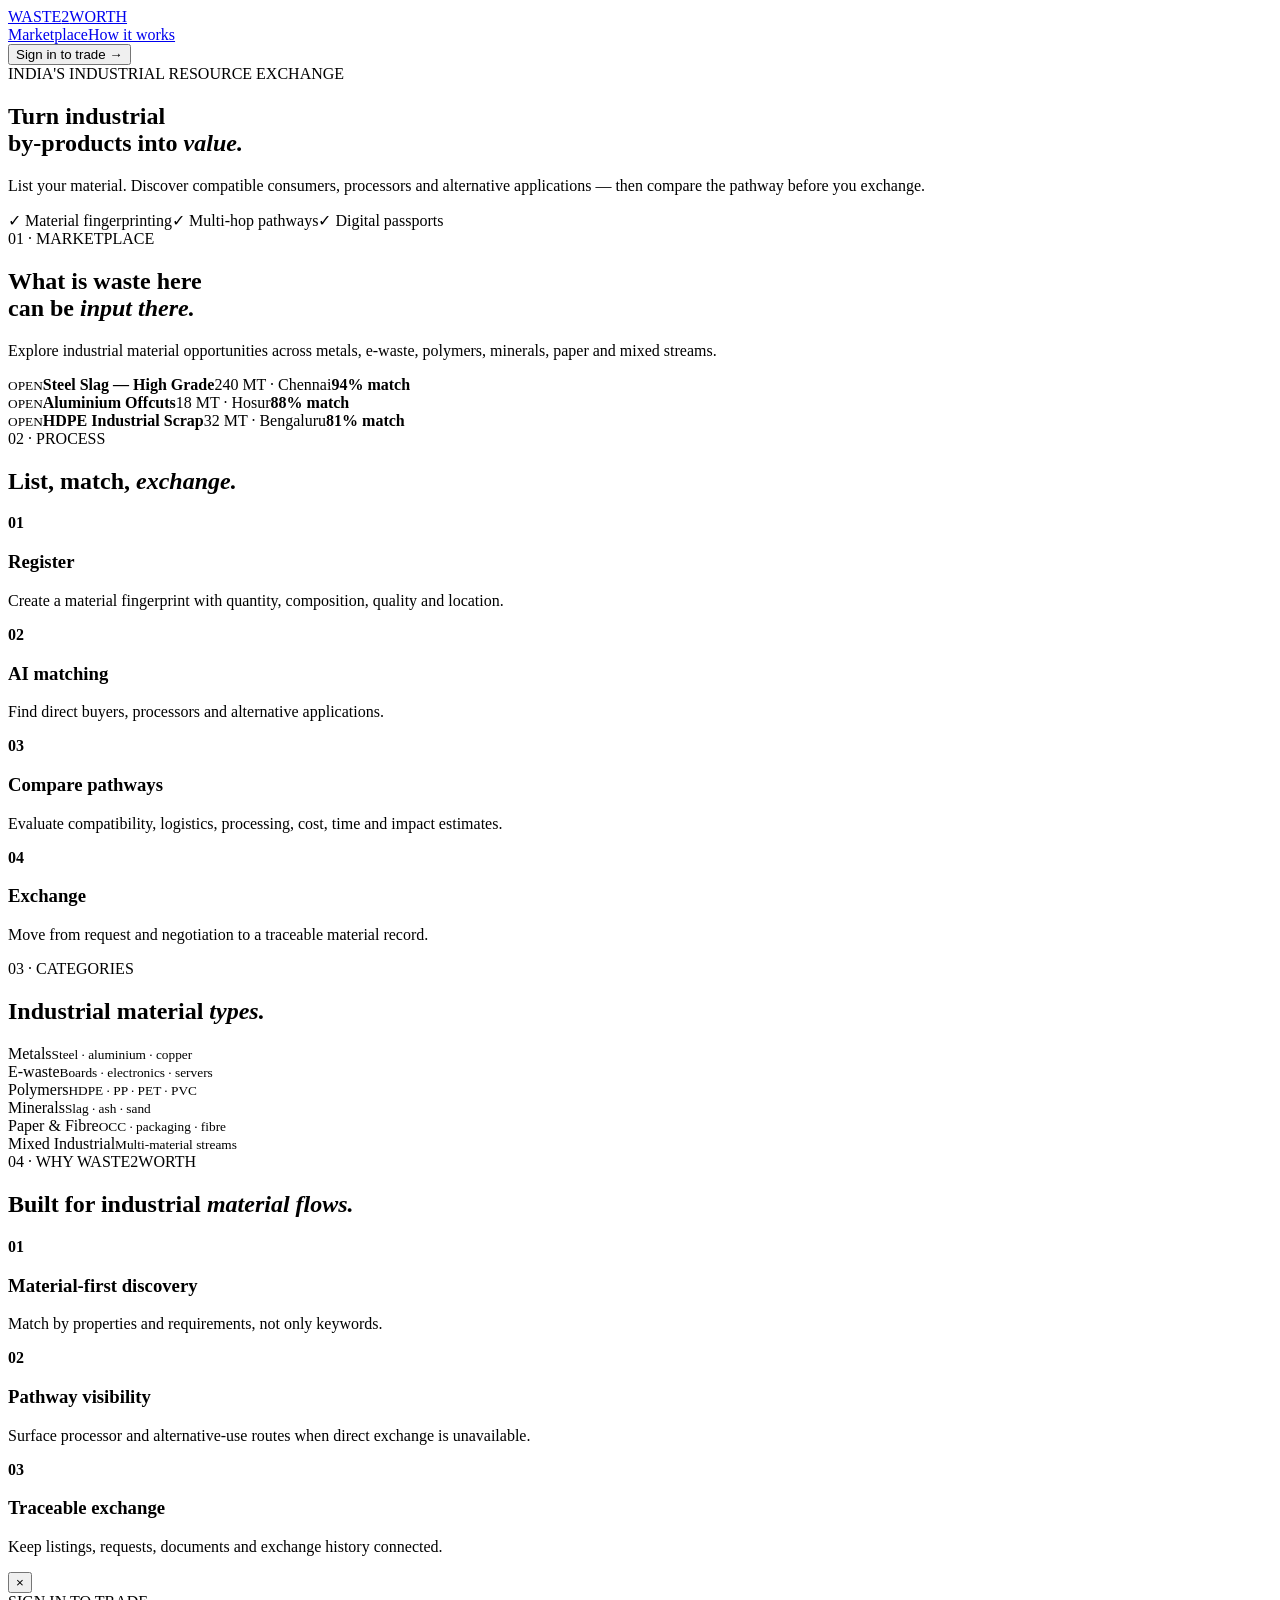
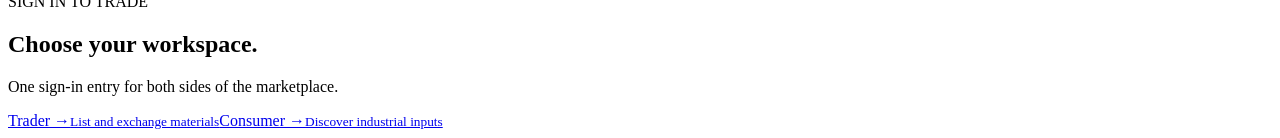
==== index.html @ 99484dbc "Add Waste2Worth index.html" ====
<!doctype html><html><head><meta charset="utf-8"><meta name="viewport" content="width=device-width,initial-scale=1"><title>Waste2Worth — Industrial Resource Exchange</title><link rel="stylesheet" href="styles.css"></head><body>
<header class="nav"><a class="brand" href="index.html"><i></i>WASTE<span>2</span>WORTH</a><nav><a href="#marketplace">Marketplace</a><a href="#how">How it works</a></nav><button class="green" onclick="openRole()">Sign in to trade →</button></header>
<main>
<section class="hero"><div class="kicker">INDIA'S INDUSTRIAL RESOURCE EXCHANGE</div><h1>Turn industrial<br>by-products into <em>value.</em></h1><p>List your material. Discover compatible consumers, processors and alternative applications — then compare the pathway before you exchange.</p><div class="chips"><span>✓ Material fingerprinting</span><span>✓ Multi-hop pathways</span><span>✓ Digital passports</span></div></section>
<section id="marketplace" class="section"><div class="kicker">01 · MARKETPLACE</div><h2>What is waste here<br>can be <em>input there.</em></h2><p class="lead">Explore industrial material opportunities across metals, e-waste, polymers, minerals, paper and mixed streams.</p><div class="market"><article><small>OPEN</small><b>Steel Slag — High Grade</b><span>240 MT · Chennai</span><strong>94% match</strong></article><article><small>OPEN</small><b>Aluminium Offcuts</b><span>18 MT · Hosur</span><strong>88% match</strong></article><article><small>OPEN</small><b>HDPE Industrial Scrap</b><span>32 MT · Bengaluru</span><strong>81% match</strong></article></div></section>
<section id="how" class="section process"><div class="kicker">02 · PROCESS</div><h2>List, match, <em>exchange.</em></h2><div class="cards"><article><b>01</b><h3>Register</h3><p>Create a material fingerprint with quantity, composition, quality and location.</p></article><article><b>02</b><h3>AI matching</h3><p>Find direct buyers, processors and alternative applications.</p></article><article><b>03</b><h3>Compare pathways</h3><p>Evaluate compatibility, logistics, processing, cost, time and impact estimates.</p></article><article><b>04</b><h3>Exchange</h3><p>Move from request and negotiation to a traceable material record.</p></article></div></section>
<section class="categories section"><div class="kicker">03 · CATEGORIES</div><h2>Industrial material <em>types.</em></h2><div class="catgrid"><div>Metals<small>Steel · aluminium · copper</small></div><div>E-waste<small>Boards · electronics · servers</small></div><div>Polymers<small>HDPE · PP · PET · PVC</small></div><div>Minerals<small>Slag · ash · sand</small></div><div>Paper & Fibre<small>OCC · packaging · fibre</small></div><div>Mixed Industrial<small>Multi-material streams</small></div></div></section>
<section class="why section"><div class="kicker">04 · WHY WASTE2WORTH</div><h2>Built for industrial <em>material flows.</em></h2><div class="cards"><article><b>01</b><h3>Material-first discovery</h3><p>Match by properties and requirements, not only keywords.</p></article><article><b>02</b><h3>Pathway visibility</h3><p>Surface processor and alternative-use routes when direct exchange is unavailable.</p></article><article><b>03</b><h3>Traceable exchange</h3><p>Keep listings, requests, documents and exchange history connected.</p></article></div></section>
</main><div id="role" class="modal"><div class="modalbox"><button class="close" onclick="closeRole()">×</button><div class="kicker">SIGN IN TO TRADE</div><h2>Choose your workspace.</h2><p>One sign-in entry for both sides of the marketplace.</p><div class="rolegrid"><a href="trader/dashboard.html">Trader →<small>List and exchange materials</small></a><a href="#" onclick="alert('Consumer workspace coming next.');return false">Consumer →<small>Discover industrial inputs</small></a></div></div></div><script src="app.js"></script></body></html>
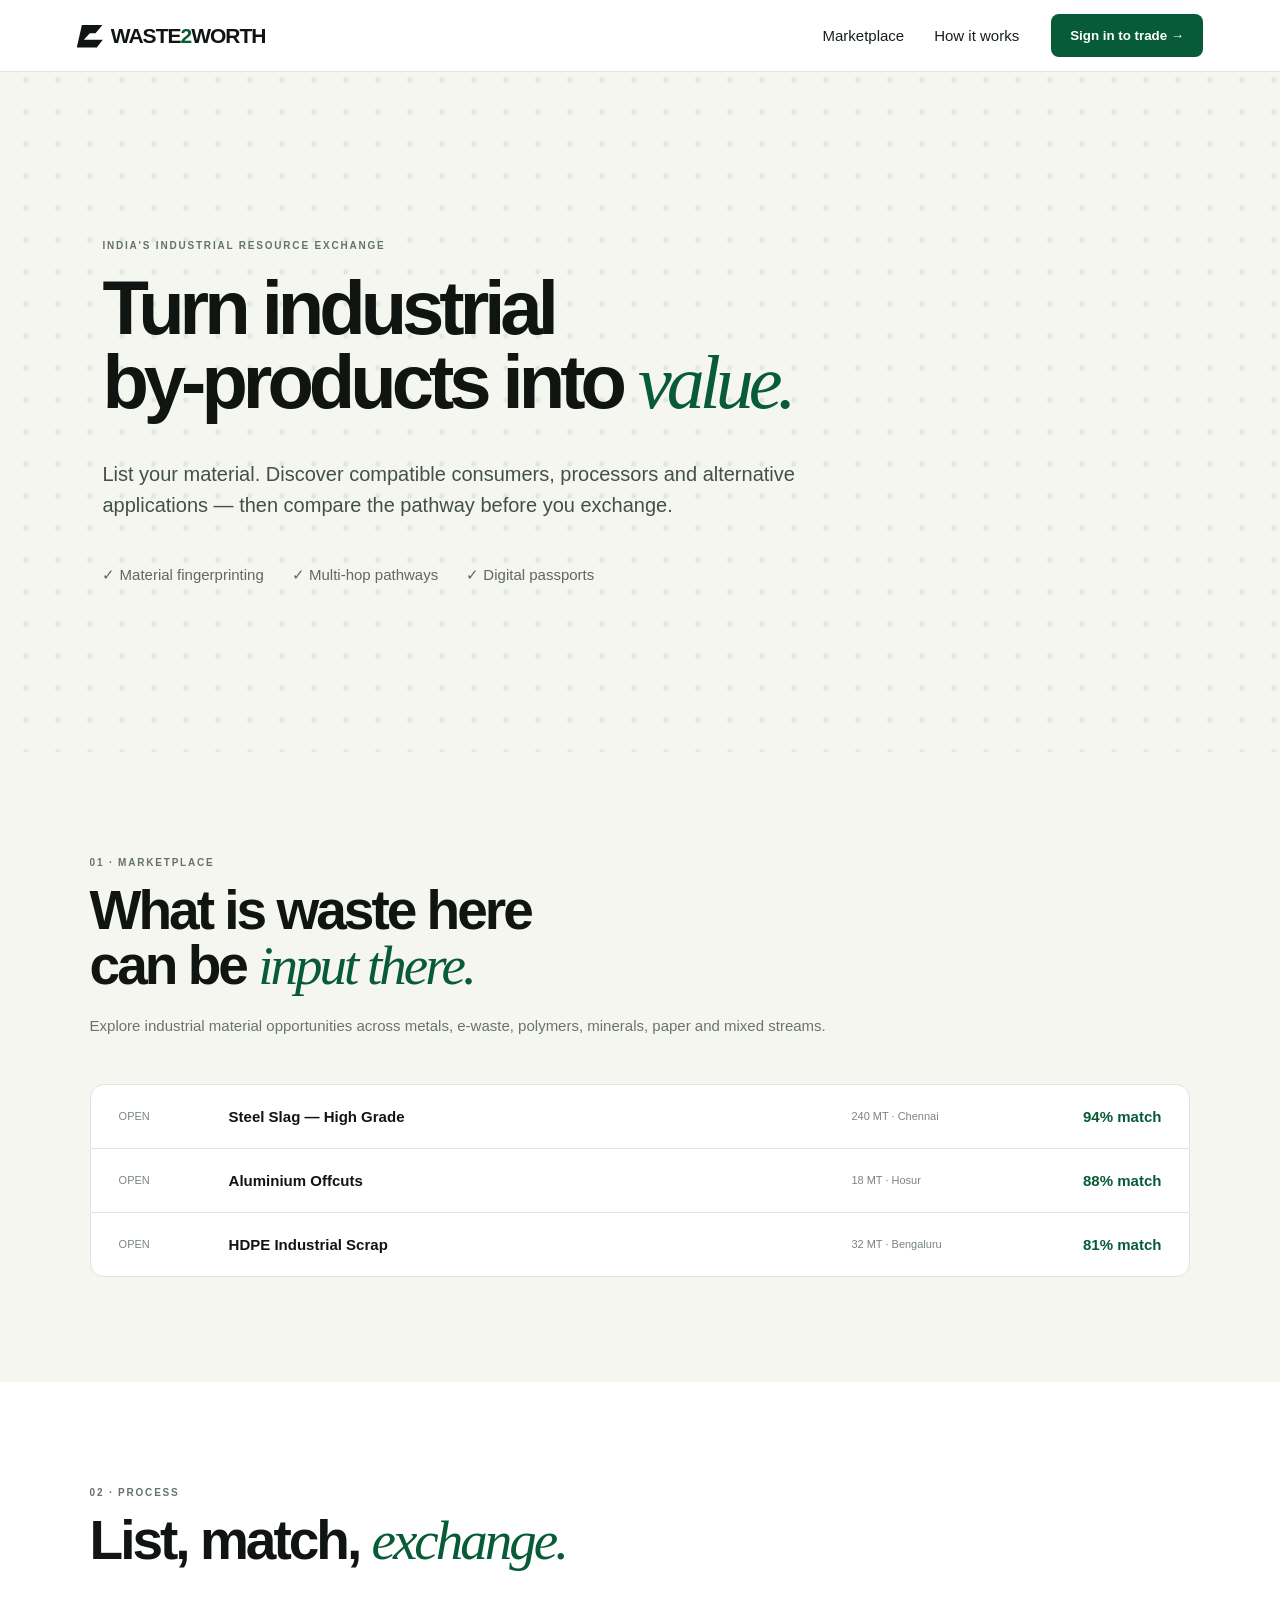
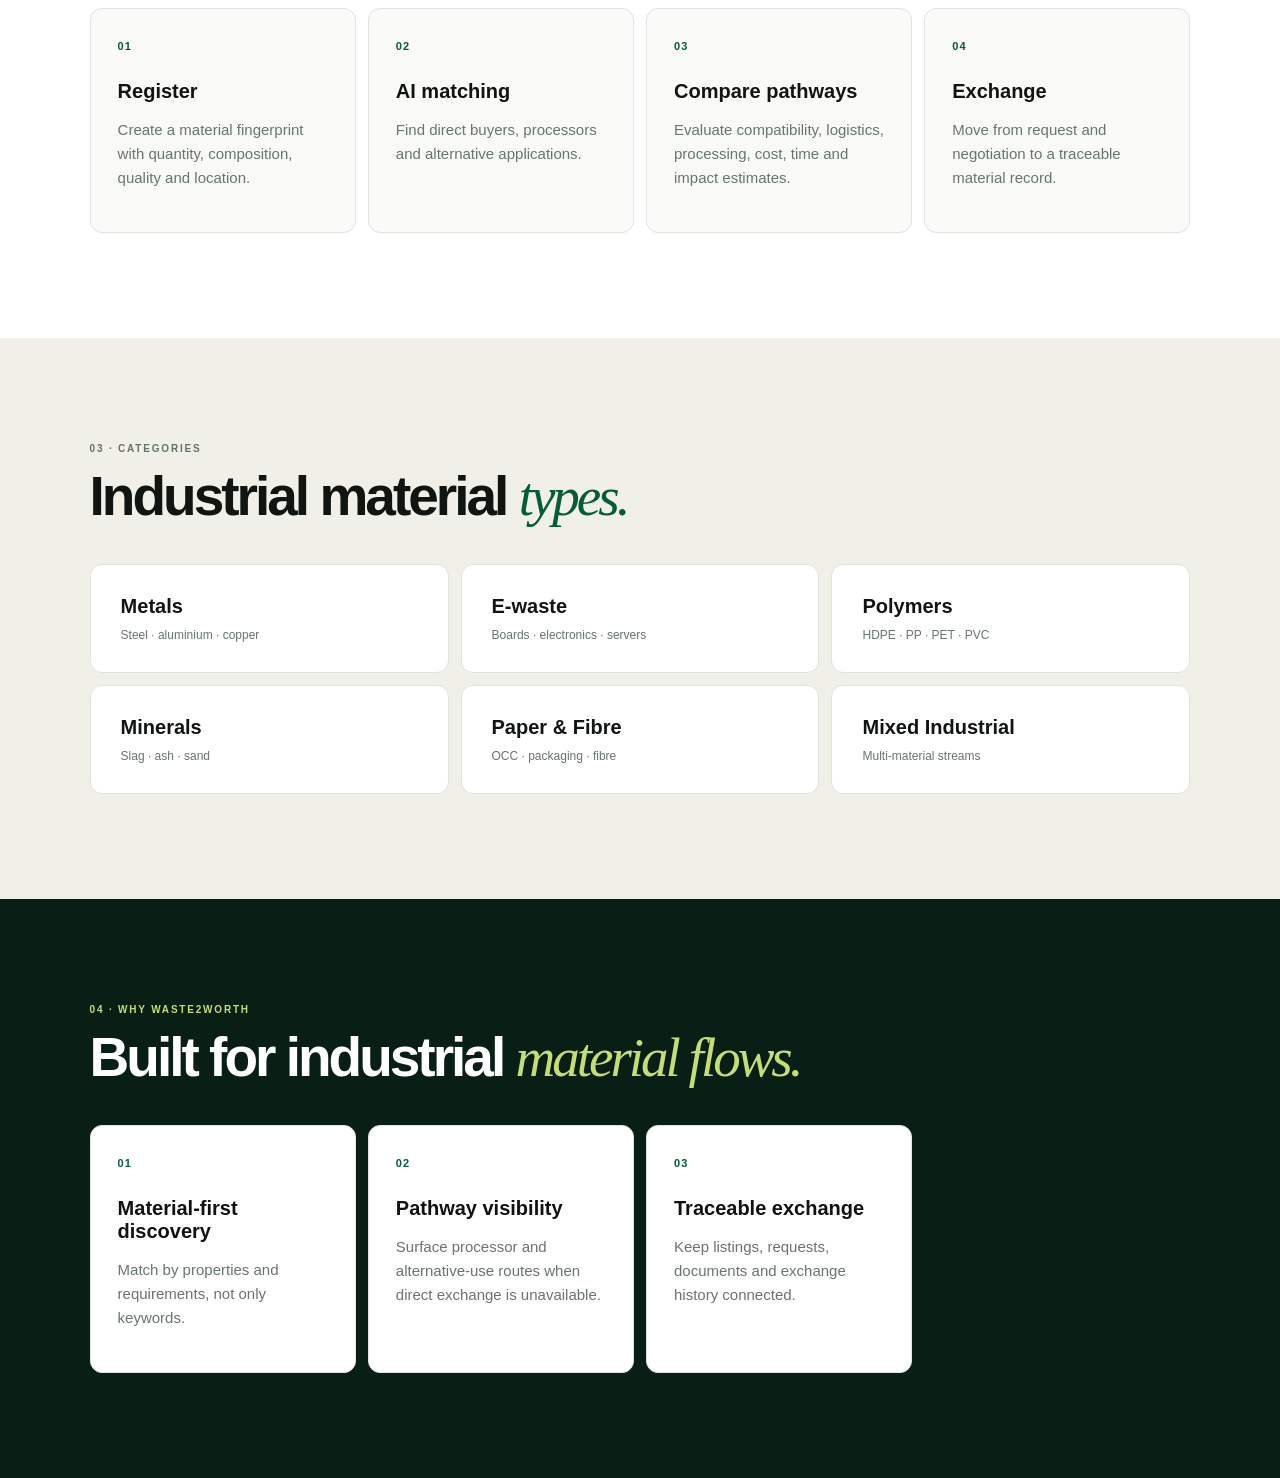
==== commit 30506acc: "Link consumer workspace to marketplace" ====
--- a/index.html
+++ b/index.html
@@ -6,4 +6,4 @@
 <section id="how" class="section process"><div class="kicker">02 · PROCESS</div><h2>List, match, <em>exchange.</em></h2><div class="cards"><article><b>01</b><h3>Register</h3><p>Create a material fingerprint with quantity, composition, quality and location.</p></article><article><b>02</b><h3>AI matching</h3><p>Find direct buyers, processors and alternative applications.</p></article><article><b>03</b><h3>Compare pathways</h3><p>Evaluate compatibility, logistics, processing, cost, time and impact estimates.</p></article><article><b>04</b><h3>Exchange</h3><p>Move from request and negotiation to a traceable material record.</p></article></div></section>
 <section class="categories section"><div class="kicker">03 · CATEGORIES</div><h2>Industrial material <em>types.</em></h2><div class="catgrid"><div>Metals<small>Steel · aluminium · copper</small></div><div>E-waste<small>Boards · electronics · servers</small></div><div>Polymers<small>HDPE · PP · PET · PVC</small></div><div>Minerals<small>Slag · ash · sand</small></div><div>Paper & Fibre<small>OCC · packaging · fibre</small></div><div>Mixed Industrial<small>Multi-material streams</small></div></div></section>
 <section class="why section"><div class="kicker">04 · WHY WASTE2WORTH</div><h2>Built for industrial <em>material flows.</em></h2><div class="cards"><article><b>01</b><h3>Material-first discovery</h3><p>Match by properties and requirements, not only keywords.</p></article><article><b>02</b><h3>Pathway visibility</h3><p>Surface processor and alternative-use routes when direct exchange is unavailable.</p></article><article><b>03</b><h3>Traceable exchange</h3><p>Keep listings, requests, documents and exchange history connected.</p></article></div></section>
-</main><div id="role" class="modal"><div class="modalbox"><button class="close" onclick="closeRole()">×</button><div class="kicker">SIGN IN TO TRADE</div><h2>Choose your workspace.</h2><p>One sign-in entry for both sides of the marketplace.</p><div class="rolegrid"><a href="trader/dashboard.html">Trader →<small>List and exchange materials</small></a><a href="#" onclick="alert('Consumer workspace coming next.');return false">Consumer →<small>Discover industrial inputs</small></a></div></div></div><script src="app.js"></script></body></html>+</main><div id="role" class="modal"><div class="modalbox"><button class="close" onclick="closeRole()">×</button><div class="kicker">SIGN IN TO TRADE</div><h2>Choose your workspace.</h2><p>One sign-in entry for both sides of the marketplace.</p><div class="rolegrid"><a href="trader/dashboard.html">Trader →<small>List and exchange materials</small></a><a href="consumer/marketplace.html">Consumer →<small>Discover industrial inputs</small></a></div></div></div><script src="app.js"></script></body></html>
--- a/styles.css
+++ b/styles.css
@@ -0,0 +1 @@
+:root{--g:#075b36;--dark:#091f16;--lime:#c4dd78;--paper:#f6f6f1;--line:#dfe4df;--muted:#68746c}*{box-sizing:border-box}body{margin:0;background:var(--paper);color:#101512;font:15px Arial,sans-serif}.nav{height:72px;background:#fff;border-bottom:1px solid var(--line);display:flex;align-items:center;padding:0 6%;gap:32px;position:sticky;top:0;z-index:10}.brand{font-weight:800;font-size:21px;letter-spacing:-1px;text-decoration:none;color:#101512}.brand span{color:var(--g)}.brand i{display:inline-block;width:26px;height:23px;background:#101512;vertical-align:-5px;margin-right:8px;clip-path:polygon(20% 0,100% 0,72% 38%,50% 38%,27% 66%,100% 66%,77% 100%,0 100%)}nav{margin-left:auto;display:flex;gap:30px}nav a{color:#17201a;text-decoration:none}.green{border:0;background:var(--g);color:white;padding:14px 19px;border-radius:8px;font-weight:700}.hero{min-height:680px;padding:120px 8%;background:radial-gradient(circle at 80% 25%,#dfe8df 0 2px,transparent 3px) 0 0/32px 32px;display:flex;flex-direction:column;justify-content:center}.kicker{font-size:10px;letter-spacing:.18em;color:#65726a;font-weight:700}.hero h1{font-size:76px;line-height:.98;letter-spacing:-5px;max-width:900px;margin:20px 0}.hero h1 em,h2 em{font-family:Georgia,serif;color:var(--g);font-weight:400}.hero p{font-size:20px;line-height:1.55;max-width:800px;color:#425047}.chips{display:flex;gap:28px;color:#5d6961;margin-top:25px}.section{padding:105px 7%}.section h2{font-size:55px;line-height:1;letter-spacing:-3px;margin:15px 0 20px}.lead{color:var(--muted);max-width:760px;line-height:1.7}.market{margin-top:45px;background:#fff;border:1px solid var(--line);border-radius:14px;overflow:hidden}.market article{display:grid;grid-template-columns:90px 1fr 180px 110px;gap:20px;padding:23px 28px;border-bottom:1px solid var(--line);align-items:center}.market article:last-child{border:0}.market small,.market span{color:#7a857e;font-size:11px}.market strong{color:var(--g);text-align:right}.process{background:#fff}.cards{display:grid;grid-template-columns:repeat(4,1fr);gap:12px;margin-top:40px}.cards article{background:#fafbf8;border:1px solid var(--line);border-radius:12px;padding:27px;min-height:190px}.cards article>b{color:var(--g);font-size:11px;letter-spacing:.1em}.cards h3{font-size:20px;margin:27px 0 10px}.cards p{color:var(--muted);line-height:1.6}.categories{background:#f0efe8}.catgrid{display:grid;grid-template-columns:repeat(3,1fr);gap:12px;margin-top:40px}.catgrid div{background:#fff;border:1px solid var(--line);border-radius:12px;padding:30px;font-size:20px;font-weight:700}.catgrid small{display:block;font-size:12px;font-weight:400;color:var(--muted);margin-top:10px}.why{background:var(--dark);color:white}.why .kicker{color:var(--lime)}.why h2 em{color:var(--lime)}.why .cards article{background:#fff;color:#111}.modal{display:none;position:fixed;inset:0;background:#03130dcc;z-index:30;place-items:center;padding:20px}.modal.open{display:grid}.modalbox{background:#fff;border-radius:14px;padding:32px;max-width:500px;width:100%;position:relative}.close{position:absolute;right:18px;top:15px;border:0;background:none;font-size:25px}.rolegrid{display:grid;grid-template-columns:1fr 1fr;gap:10px;margin-top:25px}.rolegrid a{border:1px solid var(--line);border-radius:9px;padding:20px;text-decoration:none;color:#111;font-weight:700}.rolegrid a:hover{border-color:var(--g)}.rolegrid small{display:block;color:var(--muted);font-weight:400;margin-top:8px}@media(max-width:800px){nav{display:none}.hero h1{font-size:52px}.cards,.catgrid{grid-template-columns:1fr 1fr}.market article{grid-template-columns:1fr}.market strong{text-align:left}.chips{flex-wrap:wrap}.section{padding:70px 6%}}@media(max-width:500px){.cards,.catgrid,.rolegrid{grid-template-columns:1fr}.hero h1{font-size:43px}.green{padding:11px}.nav{padding:0 4%}.brand{font-size:17px}}
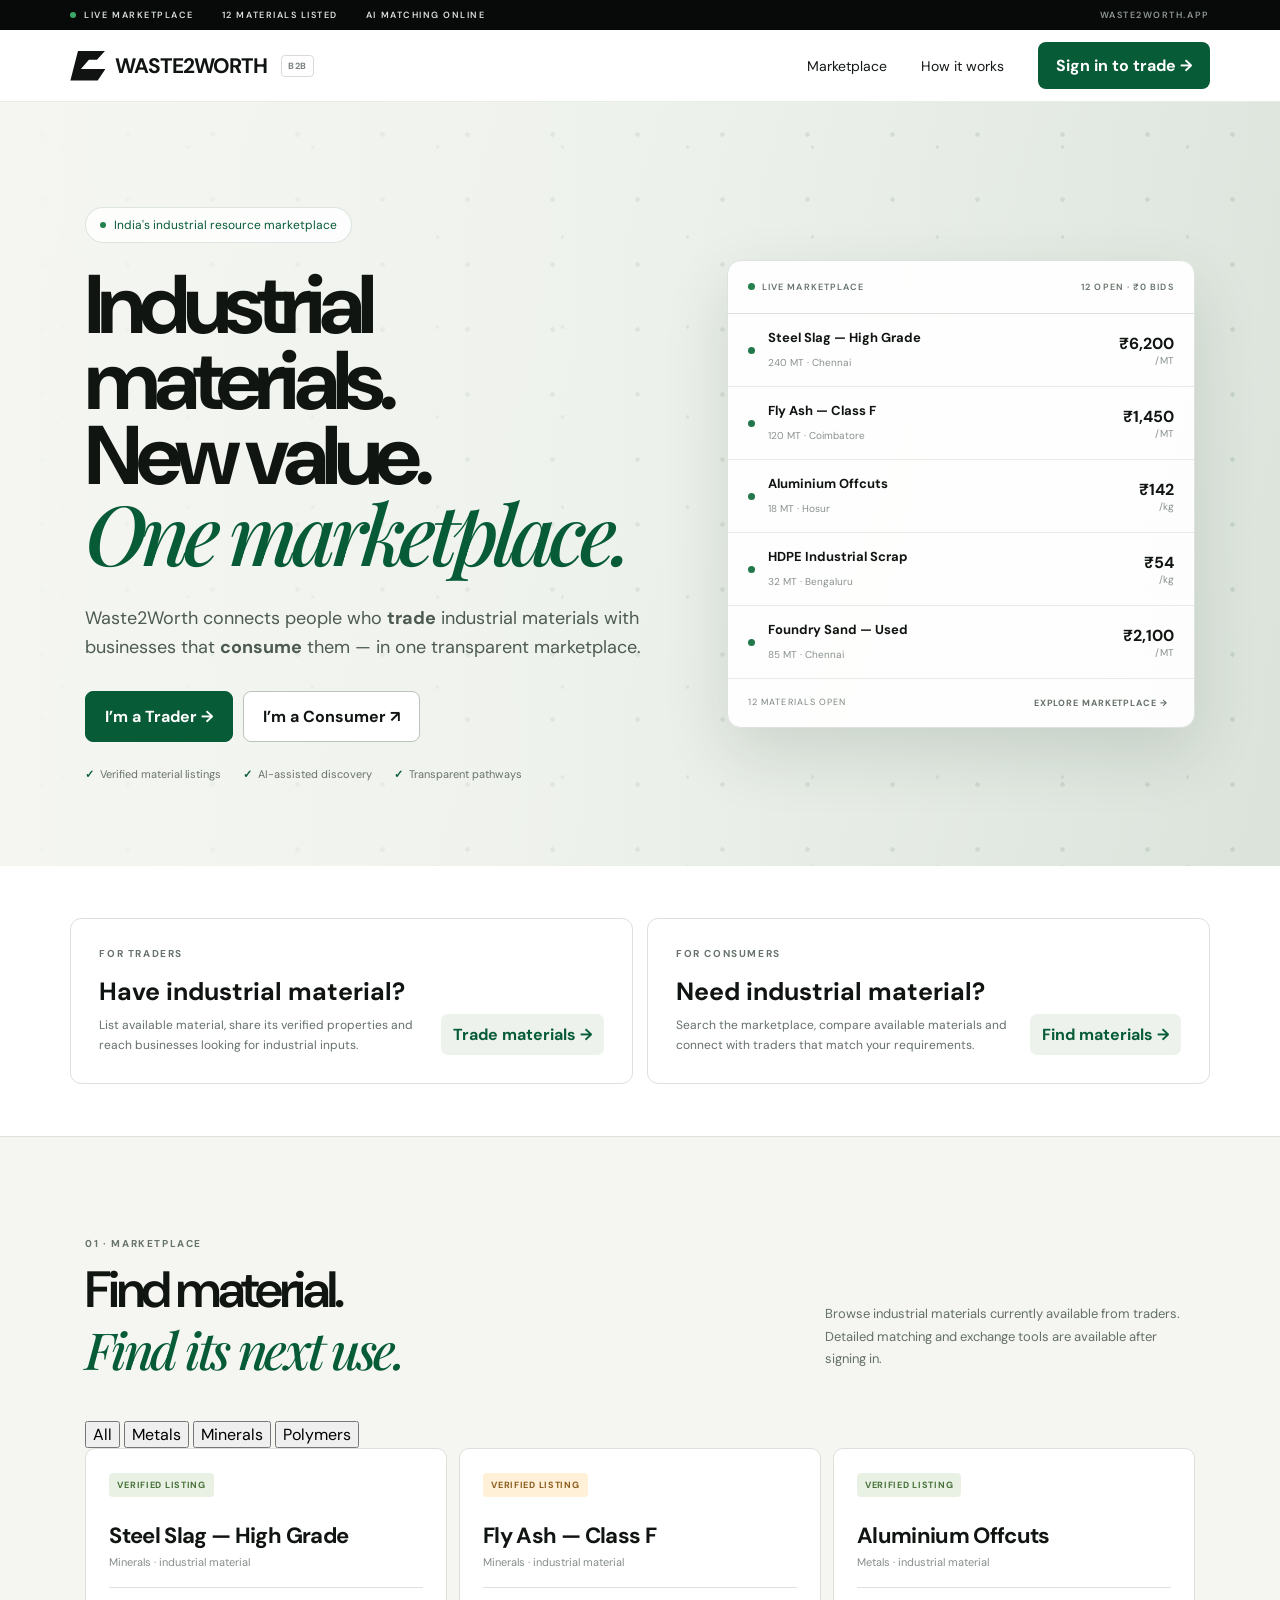
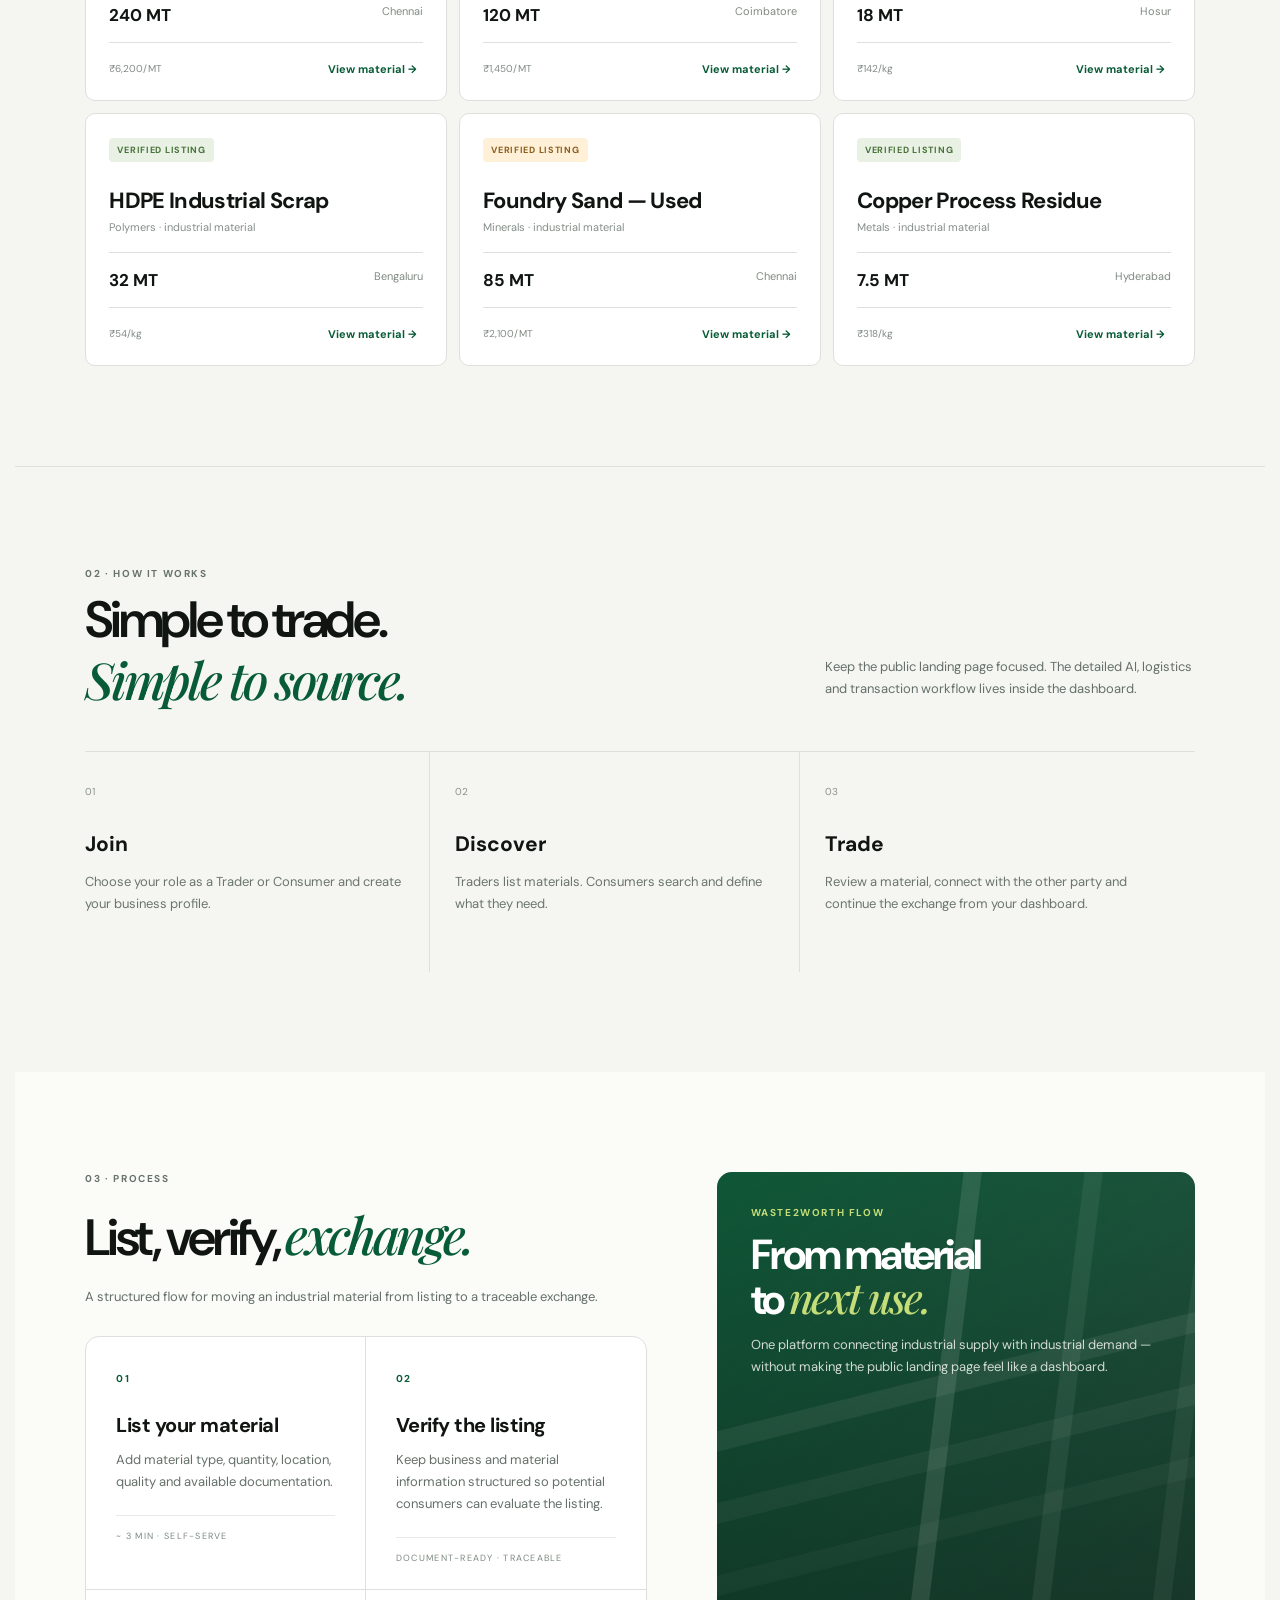
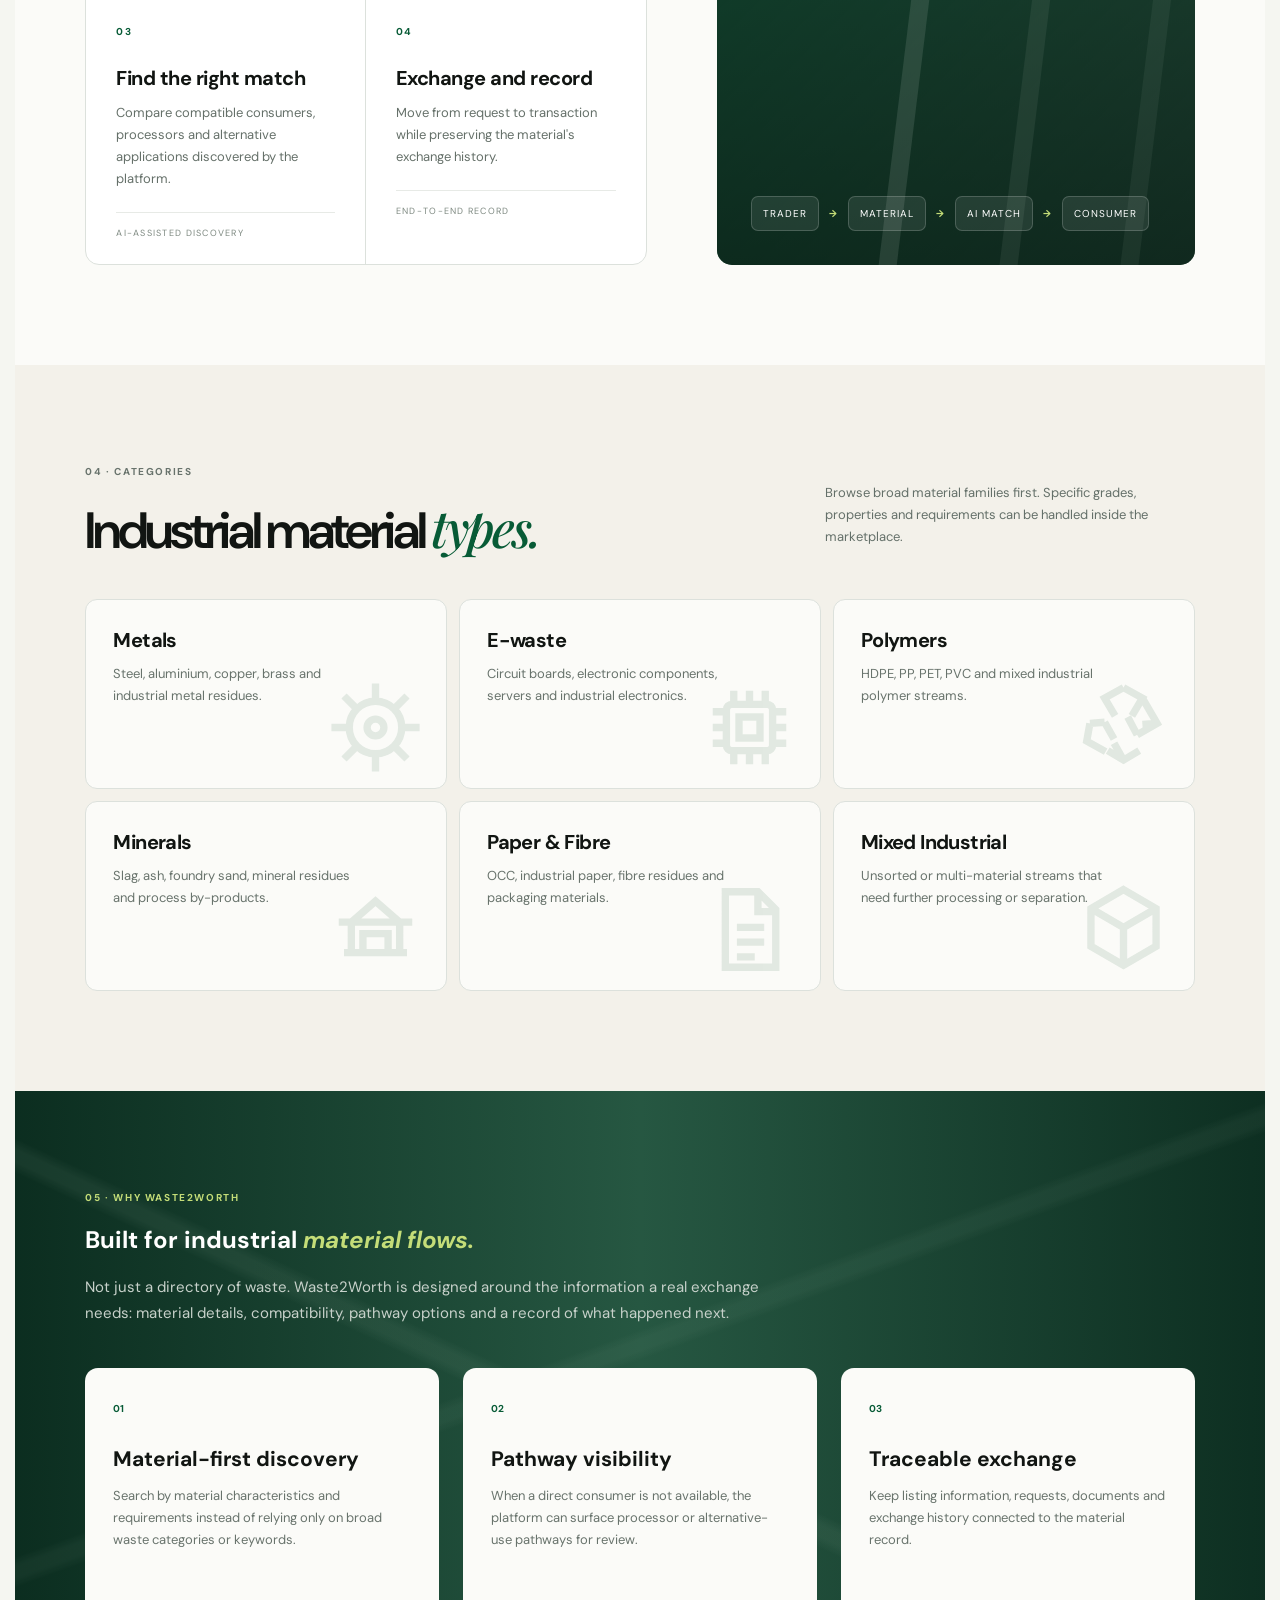
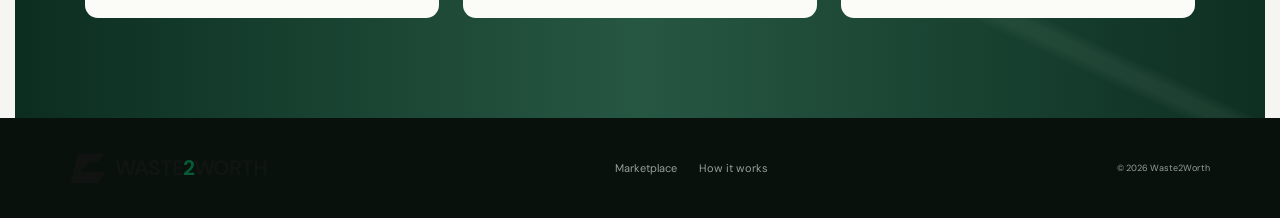
==== commit fc2ebbf7: "Use uploaded Waste2Worth landing page and connect role flows" ====
--- a/index.html
+++ b/index.html
@@ -1,9 +1,289 @@
-<!doctype html><html><head><meta charset="utf-8"><meta name="viewport" content="width=device-width,initial-scale=1"><title>Waste2Worth — Industrial Resource Exchange</title><link rel="stylesheet" href="styles.css"></head><body>
-<header class="nav"><a class="brand" href="index.html"><i></i>WASTE<span>2</span>WORTH</a><nav><a href="#marketplace">Marketplace</a><a href="#how">How it works</a></nav><button class="green" onclick="openRole()">Sign in to trade →</button></header>
-<main>
-<section class="hero"><div class="kicker">INDIA'S INDUSTRIAL RESOURCE EXCHANGE</div><h1>Turn industrial<br>by-products into <em>value.</em></h1><p>List your material. Discover compatible consumers, processors and alternative applications — then compare the pathway before you exchange.</p><div class="chips"><span>✓ Material fingerprinting</span><span>✓ Multi-hop pathways</span><span>✓ Digital passports</span></div></section>
-<section id="marketplace" class="section"><div class="kicker">01 · MARKETPLACE</div><h2>What is waste here<br>can be <em>input there.</em></h2><p class="lead">Explore industrial material opportunities across metals, e-waste, polymers, minerals, paper and mixed streams.</p><div class="market"><article><small>OPEN</small><b>Steel Slag — High Grade</b><span>240 MT · Chennai</span><strong>94% match</strong></article><article><small>OPEN</small><b>Aluminium Offcuts</b><span>18 MT · Hosur</span><strong>88% match</strong></article><article><small>OPEN</small><b>HDPE Industrial Scrap</b><span>32 MT · Bengaluru</span><strong>81% match</strong></article></div></section>
-<section id="how" class="section process"><div class="kicker">02 · PROCESS</div><h2>List, match, <em>exchange.</em></h2><div class="cards"><article><b>01</b><h3>Register</h3><p>Create a material fingerprint with quantity, composition, quality and location.</p></article><article><b>02</b><h3>AI matching</h3><p>Find direct buyers, processors and alternative applications.</p></article><article><b>03</b><h3>Compare pathways</h3><p>Evaluate compatibility, logistics, processing, cost, time and impact estimates.</p></article><article><b>04</b><h3>Exchange</h3><p>Move from request and negotiation to a traceable material record.</p></article></div></section>
-<section class="categories section"><div class="kicker">03 · CATEGORIES</div><h2>Industrial material <em>types.</em></h2><div class="catgrid"><div>Metals<small>Steel · aluminium · copper</small></div><div>E-waste<small>Boards · electronics · servers</small></div><div>Polymers<small>HDPE · PP · PET · PVC</small></div><div>Minerals<small>Slag · ash · sand</small></div><div>Paper & Fibre<small>OCC · packaging · fibre</small></div><div>Mixed Industrial<small>Multi-material streams</small></div></div></section>
-<section class="why section"><div class="kicker">04 · WHY WASTE2WORTH</div><h2>Built for industrial <em>material flows.</em></h2><div class="cards"><article><b>01</b><h3>Material-first discovery</h3><p>Match by properties and requirements, not only keywords.</p></article><article><b>02</b><h3>Pathway visibility</h3><p>Surface processor and alternative-use routes when direct exchange is unavailable.</p></article><article><b>03</b><h3>Traceable exchange</h3><p>Keep listings, requests, documents and exchange history connected.</p></article></div></section>
-</main><div id="role" class="modal"><div class="modalbox"><button class="close" onclick="closeRole()">×</button><div class="kicker">SIGN IN TO TRADE</div><h2>Choose your workspace.</h2><p>One sign-in entry for both sides of the marketplace.</p><div class="rolegrid"><a href="trader/dashboard.html">Trader →<small>List and exchange materials</small></a><a href="consumer/marketplace.html">Consumer →<small>Discover industrial inputs</small></a></div></div></div><script src="app.js"></script></body></html>+<!doctype html>
+<html lang="en">
+<head>
+<meta charset="utf-8">
+<meta name="viewport" content="width=device-width,initial-scale=1">
+<title>Waste2Worth — Industrial Resource Marketplace</title>
+<meta name="description" content="Waste2Worth is an industrial resource marketplace connecting traders and consumers with valuable industrial materials.">
+<link rel="preconnect" href="https://fonts.googleapis.com">
+<link rel="preconnect" href="https://fonts.googleapis.com">
+<link href="https://fonts.googleapis.com/css2?family=DM+Sans:wght@400;500;600;700&family=Playfair+Display:ital,wght@0,500;0,600;1,500;1,600&display=swap" rel="stylesheet">
+<style>
+:root{
+  --green:#075b36;--green-dark:#04472a;--ink:#111512;--muted:#647069;
+  --paper:#f5f6f1;--white:#fff;--line:#dce1dc;--lime:#c4dd78;
+}
+*{box-sizing:border-box}html{scroll-behavior:smooth}
+body{margin:0;background:var(--paper);color:var(--ink);font-family:"DM Sans",Arial,sans-serif}
+button,a{font:inherit}.topbar{height:30px;background:#080a09;color:#d8dfda;display:flex;align-items:center;padding:0 5.5%;gap:28px;font:600 9px "DM Sans";letter-spacing:.17em}
+.topbar .live:before{content:"";display:inline-block;width:6px;height:6px;border-radius:50%;background:#3aa867;margin-right:8px}.topbar .right{margin-left:auto;color:#8e9891}
+.nav{height:72px;background:#fff;border-bottom:1px solid #e8ebe7;display:flex;align-items:center;padding:0 5.5%;position:sticky;top:0;z-index:20}
+.logo{display:flex;align-items:center;gap:10px;color:var(--ink);text-decoration:none;font:700 21px "DM Sans";letter-spacing:-.05em}.logo-mark{width:35px;height:30px;background:#101311;clip-path:polygon(22% 0,100% 0,76% 31%,53% 31%,30% 62%,100% 62%,78% 100%,0 100%)}.logo span:last-child span{color:var(--green)}
+.logo small{font-size:9px;border:1px solid #d6dcd7;border-radius:4px;padding:4px 6px;margin-left:4px;letter-spacing:.08em;color:#78817b}
+.nav-links{display:flex;gap:34px;margin-left:auto;margin-right:34px}.nav-links a{font-size:14px;color:#151916;text-decoration:none}.nav-links a:hover{color:var(--green)}
+.nav-actions{display:flex;align-items:center}.trade-btn{border:0;background:var(--green);color:#fff;border-radius:8px;padding:13px 18px;font-weight:700;cursor:pointer}.trade-btn:hover{background:var(--green-dark)}.primary{border:0;background:var(--green);color:#fff;border-radius:8px;padding:12px 17px;font-weight:600;cursor:pointer}.primary:hover{background:var(--green-dark)}
+.menu{display:none;margin-left:auto;border:0;background:none;font-size:25px}
+.hero{min-height:650px;position:relative;overflow:hidden;background:linear-gradient(105deg,#edf1ec 0%,#e6ede7 48%,#d3ddd4 100%)}
+.hero:before{content:"";position:absolute;inset:0;opacity:.3;background-image:radial-gradient(circle,#7b9982 0 2px,transparent 2.5px),radial-gradient(circle,#8da293 0 1.5px,transparent 2px);background-size:85px 65px,125px 90px}
+.hero:after{content:"";position:absolute;inset:0;background:linear-gradient(90deg,rgba(245,246,241,.94),rgba(245,246,241,.38) 62%,rgba(245,246,241,.22))}
+.hero-inner{position:relative;z-index:2;max-width:1250px;margin:auto;padding:105px 5.5% 85px;display:grid;grid-template-columns:1.1fr .9fr;align-items:center;gap:70px}
+.badge{display:inline-flex;align-items:center;padding:9px 14px;border:1px solid rgba(25,85,53,.14);background:#ffffffc9;border-radius:999px;color:var(--green);font-size:12px;margin-bottom:24px}.badge:before{content:"";width:6px;height:6px;border-radius:50%;background:#23804e;margin-right:8px}
+h1{font:700 clamp(57px,6.5vw,91px)/.91 "DM Sans";letter-spacing:-.075em;margin:0 0 28px}h1 em{font-family:"Playfair Display";font-weight:500;color:var(--green)}
+.hero p{font-size:18px;line-height:1.6;color:#4c5a51;max-width:640px;margin:0 0 30px}
+.hero-buttons{display:flex;gap:10px}.role-btn{border-radius:8px;padding:14px 19px;font-weight:700;cursor:pointer}.trader{background:var(--green);border:1px solid var(--green);color:#fff}.consumer{background:#fff;border:1px solid #bac3bc;color:#101512}.hero-proof{display:flex;gap:22px;flex-wrap:wrap;color:#69736c;font-size:11px;margin-top:25px}.hero-proof span:before{content:"✓";color:var(--green);margin-right:6px;font-weight:700}
+.market-preview{background:#fffffff0;border:1px solid #dce2dd;border-radius:14px;box-shadow:0 25px 65px #203d2a24;overflow:hidden}.market-head{height:53px;border-bottom:1px solid var(--line);display:flex;align-items:center;justify-content:space-between;padding:0 20px;color:#66726a;font:600 9px "DM Sans";letter-spacing:.12em}.dot{display:inline-block;width:7px;height:7px;background:#25804e;border-radius:50%;margin-right:7px}.listing{display:grid;grid-template-columns:8px 1fr auto;gap:12px;align-items:center;padding:15px 20px;border-bottom:1px solid #e7eae7}.listing .bullet{width:7px;height:7px;background:#23784b;border-radius:50%}.listing strong{display:block;font-size:13px;margin-bottom:4px}.listing small{font-size:10px;color:#89918c}.listing .price{font-size:16px;font-weight:700;text-align:right}.listing .price small{display:block;font-weight:400}.market-foot{padding:17px 20px;display:flex;justify-content:space-between;color:#7b857e;font-size:9px;letter-spacing:.12em}.market-foot button{border:0;background:none;color:#667169;font-size:9px;font-weight:700;letter-spacing:.1em;cursor:pointer}
+.role-section{background:#fff;border-bottom:1px solid var(--line);padding:52px 5.5%}.role-inner{max-width:1150px;margin:auto;display:grid;grid-template-columns:1fr 1fr;gap:14px}.role-card{border:1px solid var(--line);border-radius:11px;padding:28px;background:#fff;display:flex;justify-content:space-between;align-items:end;transition:.2s}.role-card:hover{transform:translateY(-2px);box-shadow:0 15px 40px #203d2a0d}.role-card h3{font-size:25px;margin:0 0 8px}.role-card p{font-size:12px;color:var(--muted);max-width:380px;line-height:1.6;margin:0}.role-card button{border:0;background:#edf3ec;color:var(--green);border-radius:7px;padding:10px 12px;font-weight:700;white-space:nowrap}
+.section{max-width:1250px;margin:auto;padding:100px 5.5%}.kicker{font:700 10px "DM Sans";letter-spacing:.16em;color:#68736c;margin-bottom:15px}.section-head{display:flex;justify-content:space-between;align-items:end;gap:30px;margin-bottom:38px}.section-head h2{font:600 51px/.98 "DM Sans";letter-spacing:-.065em;margin:0}.section-head h2 em{font:500 1em "Playfair Display";font-style:italic;color:var(--green)}.section-head p{max-width:370px;color:var(--muted);font-size:13px;line-height:1.7}
+.market-grid{display:grid;grid-template-columns:repeat(3,1fr);gap:12px}.material-card{background:#fff;border:1px solid var(--line);border-radius:10px;padding:23px}.tag{display:inline-block;padding:6px 8px;border-radius:4px;background:#e8f1e4;color:#477138;font-size:9px;font-weight:700;letter-spacing:.08em}.tag.amber{background:#fff0d7;color:#8a5c1c}.material-card h3{font-size:22px;letter-spacing:-.03em;margin:24px 0 5px}.sub{font-size:11px;color:#858e88}.meta{display:flex;justify-content:space-between;border-block:1px solid var(--line);padding:16px 0;margin:18px 0}.meta b{font-size:17px}.meta span{font-size:11px;color:#808982}.card-bottom{display:flex;justify-content:space-between;align-items:center}.card-bottom small{color:#818a84;font-size:10px}.card-bottom button{border:0;background:none;color:var(--green);font-size:11px;font-weight:700;cursor:pointer}
+.how{border-top:1px solid var(--line)}.steps{display:grid;grid-template-columns:repeat(3,1fr);border-top:1px solid var(--line)}.step{padding:27px 25px 5px 0;margin-right:25px;border-right:1px solid var(--line);min-height:220px}.step:last-child{border:0}.step-num{font-size:10px;color:#89918b}.step h3{font-size:21px;margin:30px 0 10px}.step p{font-size:13px;line-height:1.7;color:#6b756e}
+
+
+footer{background:#09110c;color:#94a099;padding:35px 5.5%;display:flex;align-items:center;gap:35px}.footer-links{display:flex;gap:22px;margin:auto}.footer-links a{font-size:11px;color:#94a099;text-decoration:none}.footer-copy{font-size:9px}
+.modal{display:none;position:fixed;inset:0;background:#07120dcc;z-index:50;place-items:center;padding:20px}.modal.open{display:grid}.modal-card{background:#fff;width:min(450px,100%);border-radius:12px;padding:34px;position:relative}.close{position:absolute;right:14px;top:9px;border:0;background:none;font-size:28px;cursor:pointer}.modal-card h3{font-size:30px;margin:5px 0 9px}.modal-card p{color:var(--muted);line-height:1.6}.modal-actions{display:grid;grid-template-columns:1fr 1fr;gap:9px;margin-top:22px}.modal-actions button{padding:13px;border-radius:7px;font-weight:700;cursor:pointer}.modal-actions .trader{border:1px solid var(--green)}.modal-actions .consumer{background:#fff}
+@media(max-width:900px){.nav-links,.nav-actions{display:none}.menu{display:block}.hero-inner{grid-template-columns:1fr}.role-inner,.market-grid,.steps{grid-template-columns:1fr 1fr}.role-card{display:block}.role-card button{margin-top:15px}.stats{grid-template-columns:1fr 1fr}footer{flex-wrap:wrap}}
+@media(max-width:580px){.topbar{gap:12px;font-size:7px}.topbar>div:nth-child(2),.topbar>div:nth-child(3){display:none}.hero-inner{padding:55px 5%}.hero h1{font-size:54px}.hero-buttons{flex-direction:column}.hero-buttons button{width:100%}.section{padding:70px 5%}.section-head{align-items:start;flex-direction:column}.section-head h2{font-size:42px}.market-grid,.role-inner,.steps,.metric-row{grid-template-columns:1fr}.listing:nth-child(n+5){display:none}.footer-links{margin:18px 0;flex-wrap:wrap}}
+
+.process-showcase{background:#fbfbf8}
+.process-layout{display:grid;grid-template-columns:1.08fr .92fr;gap:70px;align-items:stretch}
+.process-grid{display:grid;grid-template-columns:1fr 1fr;border:1px solid var(--line);border-radius:14px;overflow:hidden;background:#fff}
+.process-card{padding:29px 30px 25px;min-height:245px;border-right:1px solid var(--line);border-bottom:1px solid var(--line)}
+.process-card:nth-child(2n){border-right:0}
+.process-card:nth-child(n+3){border-bottom:0}
+.process-card .step-num{color:var(--green);font-weight:700;letter-spacing:.12em}
+.process-card h3{font-size:20px;letter-spacing:-.025em;margin:25px 0 11px}
+.process-card p{font-size:13px;color:#657069;line-height:1.7;margin:0}
+.process-card small{display:block;margin-top:22px;padding-top:14px;border-top:1px solid #e7eae6;color:#7e8981;font-size:9px;letter-spacing:.14em}
+.process-visual{min-height:520px;border-radius:15px;overflow:hidden;position:relative;background:
+linear-gradient(135deg,rgba(7,91,54,.96),rgba(6,47,31,.82)),
+repeating-linear-gradient(90deg,transparent 0 58px,rgba(255,255,255,.08) 59px 61px),
+repeating-linear-gradient(0deg,transparent 0 72px,rgba(255,255,255,.055) 73px 75px)}
+.process-visual:before,.process-visual:after{content:"";position:absolute;background:rgba(216,230,217,.12)}
+.process-visual:before{width:150%;height:20px;left:-20%;top:28%;transform:rotate(-14deg);box-shadow:0 70px 0 rgba(216,230,217,.09),0 140px 0 rgba(216,230,217,.07)}
+.process-visual:after{width:18px;height:130%;left:42%;top:-10%;transform:rotate(7deg);box-shadow:120px 0 0 rgba(216,230,217,.07),240px 0 0 rgba(216,230,217,.06)}
+.process-overlay{position:absolute;inset:0;padding:34px;color:#fff;display:flex;flex-direction:column;justify-content:space-between;background:linear-gradient(180deg,rgba(3,24,15,.15),rgba(3,24,15,.72))}
+.process-overlay .kicker{color:#c4dd78}
+.process-overlay h3{font-size:42px;line-height:1;letter-spacing:-.06em;max-width:420px;margin:10px 0}
+.process-overlay h3 em{font-family:"Playfair Display";font-weight:500;color:#c4dd78}
+.process-overlay p{max-width:440px;color:#d2dbd4;font-size:13px;line-height:1.7}
+.process-route{display:flex;align-items:center;gap:10px;font-size:10px;letter-spacing:.1em}
+.process-route span{background:#ffffff16;border:1px solid #ffffff2e;border-radius:7px;padding:10px 11px}.process-route b{color:#c4dd78}
+
+.categories-section{background:#f3f1ea}
+.category-grid{display:grid;grid-template-columns:repeat(3,1fr);gap:12px}
+.category-card{background:#fbfbf8;border:1px solid var(--line);border-radius:12px;min-height:190px;padding:27px;position:relative;overflow:hidden}
+.category-card h3{font-size:20px;margin:0 0 10px;letter-spacing:-.03em}
+.category-card p{max-width:250px;margin:0;color:#68736c;font-size:13px;line-height:1.65}
+.category-icon{position:absolute;right:18px;bottom:8px;width:105px;height:105px;color:#dfe7df;opacity:.9}
+.category-icon svg{width:100%;height:100%}
+
+.why-section{position:relative;overflow:hidden;color:#fff;background:
+linear-gradient(90deg,rgba(4,39,25,.97),rgba(4,61,37,.86),rgba(4,39,25,.96)),
+repeating-linear-gradient(90deg,transparent 0 95px,rgba(255,255,255,.035) 96px 98px)}
+.why-section:before{content:"";position:absolute;inset:0;background:
+linear-gradient(25deg,transparent 0 45%,rgba(185,214,192,.09) 46% 47%,transparent 48% 100%),
+linear-gradient(-20deg,transparent 0 54%,rgba(185,214,192,.07) 55% 56%,transparent 57% 100%);opacity:.8}
+.why-inner{position:relative;z-index:1}
+.why-section .kicker{color:#c4dd78}
+.why-section h2{color:#fff}.why-section h2 em{color:#c4dd78}
+.why-intro{color:#c7d1ca;max-width:720px;font-size:15px;line-height:1.7;margin:0 0 42px}
+.why-grid{display:grid;grid-template-columns:repeat(3,1fr);gap:24px}
+.why-card{background:#fbfbf8;color:#111512;border-radius:13px;padding:28px;min-height:250px}
+.why-card .step-num{color:var(--green);font-weight:700}
+.why-card h3{font-size:21px;margin:28px 0 12px}
+.why-card p{font-size:13px;color:#68736c;line-height:1.7;margin:0}
+
+
+@media(max-width:900px){
+ .process-layout{grid-template-columns:1fr}.process-visual{min-height:430px}.category-grid,.why-grid{grid-template-columns:1fr 1fr}
+}
+@media(max-width:580px){
+ .process-grid{grid-template-columns:1fr}.process-card{border-right:0!important;border-bottom:1px solid var(--line)!important}.process-card:last-child{border-bottom:0!important}
+ .category-grid,.why-grid{grid-template-columns:1fr}.process-overlay h3{font-size:36px}.process-route{flex-wrap:wrap}
+}
+
+</style>
+</head>
+<body>
+
+<div class="topbar">
+  <div class="live">LIVE MARKETPLACE</div><div>12 MATERIALS LISTED</div><div>AI MATCHING ONLINE</div><div class="right">WASTE2WORTH.APP</div>
+</div>
+
+<header class="nav">
+  <a class="logo" href="index.html"><span class="logo-mark"></span><span>WASTE<span>2</span>WORTH</span><small>B2B</small></a>
+  <nav class="nav-links" id="navLinks">
+    <a href="#marketplace">Marketplace</a>
+    <a href="#how">How it works</a>
+  </nav>
+  <div class="nav-actions">
+    <button class="trade-btn" onclick="openRoleModal('Sign in to trade')">Sign in to trade →</button>
+  </div>
+  <button class="menu" onclick="document.getElementById('navLinks').classList.toggle('show')">☰</button>
+</header>
+
+<section class="hero">
+  <div class="hero-inner">
+    <div class="hero-copy">
+      <div class="badge">India's industrial resource marketplace</div>
+      <h1>Industrial materials.<br>New value.<br><em>One marketplace.</em></h1>
+      <p>Waste2Worth connects people who <strong>trade</strong> industrial materials with businesses that <strong>consume</strong> them — in one transparent marketplace.</p>
+      <div class="hero-buttons">
+        <button class="role-btn trader" onclick="openRoleModal('I am a Trader')">I’m a Trader →</button>
+        <button class="role-btn consumer" onclick="openRoleModal('I am a Consumer')">I’m a Consumer ↗</button>
+      </div>
+      <div class="hero-proof"><span>Verified material listings</span><span>AI-assisted discovery</span><span>Transparent pathways</span></div>
+    </div>
+
+    <aside class="market-preview">
+      <div class="market-head"><span><i class="dot"></i>LIVE MARKETPLACE</span><span>12 OPEN · ₹0 BIDS</span></div>
+      <div id="heroListings"></div>
+      <div class="market-foot"><span>12 MATERIALS OPEN</span><button onclick="document.getElementById('marketplace').scrollIntoView()">EXPLORE MARKETPLACE →</button></div>
+    </aside>
+  </div>
+</section>
+
+<section class="role-section">
+  <div class="role-inner">
+    <article class="role-card">
+      <div><div class="kicker">FOR TRADERS</div><h3>Have industrial material?</h3><p>List available material, share its verified properties and reach businesses looking for industrial inputs.</p></div>
+      <button onclick="openRoleModal('Trader')">Trade materials →</button>
+    </article>
+    <article class="role-card">
+      <div><div class="kicker">FOR CONSUMERS</div><h3>Need industrial material?</h3><p>Search the marketplace, compare available materials and connect with traders that match your requirements.</p></div>
+      <button onclick="openRoleModal('Consumer')">Find materials →</button>
+    </article>
+  </div>
+</section>
+
+<section class="section" id="marketplace">
+  <div class="section-head">
+    <div><div class="kicker">01 · MARKETPLACE</div><h2>Find material.<br><em>Find its next use.</em></h2></div>
+    <p>Browse industrial materials currently available from traders. Detailed matching and exchange tools are available after signing in.</p>
+  </div>
+  <div class="filters">
+    <button class="filter active" onclick="filterMaterials('All',this)">All</button>
+    <button class="filter" onclick="filterMaterials('Metals',this)">Metals</button>
+    <button class="filter" onclick="filterMaterials('Minerals',this)">Minerals</button>
+    <button class="filter" onclick="filterMaterials('Polymers',this)">Polymers</button>
+  </div>
+  <div class="market-grid" id="materials"></div>
+</section>
+
+<section class="section how" id="how">
+  <div class="section-head">
+    <div><div class="kicker">02 · HOW IT WORKS</div><h2>Simple to trade.<br><em>Simple to source.</em></h2></div>
+    <p>Keep the public landing page focused. The detailed AI, logistics and transaction workflow lives inside the dashboard.</p>
+  </div>
+  <div class="steps">
+    <article class="step"><span class="step-num">01</span><h3>Join</h3><p>Choose your role as a Trader or Consumer and create your business profile.</p></article>
+    <article class="step"><span class="step-num">02</span><h3>Discover</h3><p>Traders list materials. Consumers search and define what they need.</p></article>
+    <article class="step"><span class="step-num">03</span><h3>Trade</h3><p>Review a material, connect with the other party and continue the exchange from your dashboard.</p></article>
+  </div>
+</section>
+<section class="section process-showcase">
+  <div class="process-layout">
+    <div>
+      <div class="kicker">03 · PROCESS</div>
+      <div class="section-head" style="display:block;margin-bottom:28px">
+        <h2>List, verify, <em>exchange.</em></h2>
+        <p style="margin-top:18px;max-width:650px">A structured flow for moving an industrial material from listing to a traceable exchange.</p>
+      </div>
+      <div class="process-grid">
+        <article class="process-card"><span class="step-num">01</span><h3>List your material</h3><p>Add material type, quantity, location, quality and available documentation.</p><small>~ 3 MIN · SELF-SERVE</small></article>
+        <article class="process-card"><span class="step-num">02</span><h3>Verify the listing</h3><p>Keep business and material information structured so potential consumers can evaluate the listing.</p><small>DOCUMENT-READY · TRACEABLE</small></article>
+        <article class="process-card"><span class="step-num">03</span><h3>Find the right match</h3><p>Compare compatible consumers, processors and alternative applications discovered by the platform.</p><small>AI-ASSISTED DISCOVERY</small></article>
+        <article class="process-card"><span class="step-num">04</span><h3>Exchange and record</h3><p>Move from request to transaction while preserving the material's exchange history.</p><small>END-TO-END RECORD</small></article>
+      </div>
+    </div>
+    <div class="process-visual">
+      <div class="process-overlay">
+        <div>
+          <div class="kicker">WASTE2WORTH FLOW</div>
+          <h3>From material<br>to <em>next use.</em></h3>
+          <p>One platform connecting industrial supply with industrial demand — without making the public landing page feel like a dashboard.</p>
+        </div>
+        <div class="process-route"><span>TRADER</span><b>→</b><span>MATERIAL</span><b>→</b><span>AI MATCH</span><b>→</b><span>CONSUMER</span></div>
+      </div>
+    </div>
+  </div>
+</section>
+<section class="section categories-section">
+  <div class="section-head">
+    <div><div class="kicker">04 · CATEGORIES</div><h2>Industrial material <em>types.</em></h2></div>
+    <p>Browse broad material families first. Specific grades, properties and requirements can be handled inside the marketplace.</p>
+  </div>
+  <div class="category-grid">
+    <article class="category-card"><h3>Metals</h3><p>Steel, aluminium, copper, brass and industrial metal residues.</p><div class="category-icon"><svg viewBox="0 0 100 100" fill="none" stroke="currentColor" stroke-width="7"><circle cx="50" cy="50" r="25"/><circle cx="50" cy="50" r="8"/><path d="M50 8v17M50 75v17M8 50h17M75 50h17M20 20l12 12M68 68l12 12M80 20L68 32M32 68L20 80"/></svg></div></article>
+    <article class="category-card"><h3>E-waste</h3><p>Circuit boards, electronic components, servers and industrial electronics.</p><div class="category-icon"><svg viewBox="0 0 100 100" fill="none" stroke="currentColor" stroke-width="7"><rect x="28" y="28" width="44" height="44" rx="5"/><rect x="40" y="40" width="20" height="20"/><path d="M15 35h13M15 50h13M15 65h13M72 35h13M72 50h13M72 65h13M35 15v13M50 15v13M65 15v13M35 72v13M50 72v13M65 72v13"/></svg></div></article>
+    <article class="category-card"><h3>Polymers</h3><p>HDPE, PP, PET, PVC and mixed industrial polymer streams.</p><div class="category-icon"><svg viewBox="0 0 100 100" fill="none" stroke="currentColor" stroke-width="7"><path d="M50 12l18 10-10 17M50 12L32 22l10 17M68 22l14 24-19 11M82 46l-14 1M63 57l-9-17M18 46l14-1M18 46l-3 17 18 10M35 72l15 9 15-9M50 81l-9-16M32 45l9 16"/></svg></div></article>
+    <article class="category-card"><h3>Minerals</h3><p>Slag, ash, foundry sand, mineral residues and process by-products.</p><div class="category-icon"><svg viewBox="0 0 100 100" fill="none" stroke="currentColor" stroke-width="7"><path d="M20 72h60M27 72V43l23-20 23 20v29M38 72V54h24v18M15 43h70"/></svg></div></article>
+    <article class="category-card"><h3>Paper & Fibre</h3><p>OCC, industrial paper, fibre residues and packaging materials.</p><div class="category-icon"><svg viewBox="0 0 100 100" fill="none" stroke="currentColor" stroke-width="7"><path d="M27 14h31l17 17v55H27zM58 14v19h17M38 48h26M38 62h26M38 76h17"/></svg></div></article>
+    <article class="category-card"><h3>Mixed Industrial</h3><p>Unsorted or multi-material streams that need further processing or separation.</p><div class="category-icon"><svg viewBox="0 0 100 100" fill="none" stroke="currentColor" stroke-width="7"><path d="M50 12l31 18v36L50 84 19 66V30zM19 30l31 18 31-18M50 48v36"/></svg></div></article>
+  </div>
+</section>
+
+
+
+
+<section class="section why-section">
+  <div class="why-inner">
+    <div class="kicker">05 · WHY WASTE2WORTH</div>
+    <h2>Built for industrial <em>material flows.</em></h2>
+    <p class="why-intro">Not just a directory of waste. Waste2Worth is designed around the information a real exchange needs: material details, compatibility, pathway options and a record of what happened next.</p>
+    <div class="why-grid">
+      <article class="why-card"><span class="step-num">01</span><h3>Material-first discovery</h3><p>Search by material characteristics and requirements instead of relying only on broad waste categories or keywords.</p></article>
+      <article class="why-card"><span class="step-num">02</span><h3>Pathway visibility</h3><p>When a direct consumer is not available, the platform can surface processor or alternative-use pathways for review.</p></article>
+      <article class="why-card"><span class="step-num">03</span><h3>Traceable exchange</h3><p>Keep listing information, requests, documents and exchange history connected to the material record.</p></article>
+    </div>
+  </div>
+</section>
+<footer>
+  <a class="logo" href="#"><span class="logo-mark"></span><span>WASTE<span>2</span>WORTH</span></a>
+  <div class="footer-links"><a href="#marketplace">Marketplace</a><a href="#how">How it works</a></div>
+  <div class="footer-copy">© 2026 Waste2Worth</div>
+</footer>
+
+<div class="modal" id="modal">
+  <div class="modal-card">
+    <button class="close" onclick="closeModal()">×</button>
+    <div class="kicker">WASTE2WORTH</div>
+    <h3 id="modalTitle">Choose your role</h3>
+    <p id="modalText">Continue as a Trader or Consumer.</p>
+    <div class="modal-actions">
+      <button class="trader" onclick="continueRole('Trader')">Trader →</button>
+      <button class="consumer" onclick="continueRole('Consumer')">Consumer →</button>
+    </div>
+  </div>
+</div>
+
+<script>
+const materials=[
+ {name:"Steel Slag — High Grade",cat:"Minerals",meta:"240 MT · Chennai",price:"₹6,200",unit:"/MT"},
+ {name:"Fly Ash — Class F",cat:"Minerals",meta:"120 MT · Coimbatore",price:"₹1,450",unit:"/MT"},
+ {name:"Aluminium Offcuts",cat:"Metals",meta:"18 MT · Hosur",price:"₹142",unit:"/kg"},
+ {name:"HDPE Industrial Scrap",cat:"Polymers",meta:"32 MT · Bengaluru",price:"₹54",unit:"/kg"},
+ {name:"Foundry Sand — Used",cat:"Minerals",meta:"85 MT · Chennai",price:"₹2,100",unit:"/MT"},
+ {name:"Copper Process Residue",cat:"Metals",meta:"7.5 MT · Hyderabad",price:"₹318",unit:"/kg"}
+];
+function renderHero(){
+ document.getElementById("heroListings").innerHTML=materials.slice(0,5).map(x=>`<div class="listing"><span class="bullet"></span><div><strong>${x.name}</strong><small>${x.meta}</small></div><div class="price">${x.price}<small>${x.unit}</small></div></div>`).join("");
+}
+function renderMaterials(filter="All"){
+ const arr=filter==="All"?materials:materials.filter(x=>x.cat===filter);
+ document.getElementById("materials").innerHTML=arr.map((x,i)=>`<article class="material-card"><span class="tag ${i%3===1?"amber":""}">VERIFIED LISTING</span><h3>${x.name}</h3><div class="sub">${x.cat} · industrial material</div><div class="meta"><b>${x.meta.split(" · ")[0]}</b><span>${x.meta.split(" · ")[1]}</span></div><div class="card-bottom"><small>${x.price}${x.unit}</small><button onclick="openRoleModal('View material')">View material →</button></div></article>`).join("");
+}
+function filterMaterials(cat,btn){document.querySelectorAll(".filter").forEach(x=>x.classList.remove("active"));btn.classList.add("active");renderMaterials(cat)}
+function openRoleModal(title){document.getElementById("modalTitle").textContent=title;document.getElementById("modalText").textContent="Use one sign-in and choose your role: Trader or Consumer.";document.getElementById("modal").classList.add("open")}
+function closeModal(){document.getElementById("modal").classList.remove("open")}
+function continueRole(role){
+  if(role === 'Trader'){
+    window.location.href = 'trader/login.html';
+    return;
+  }
+  window.location.href = 'consumer/marketplace.html';
+}
+renderHero();renderMaterials();
+document.getElementById("modal").addEventListener("click",e=>{if(e.target.id==="modal")closeModal()});
+</script>
+</body>
+</html>
